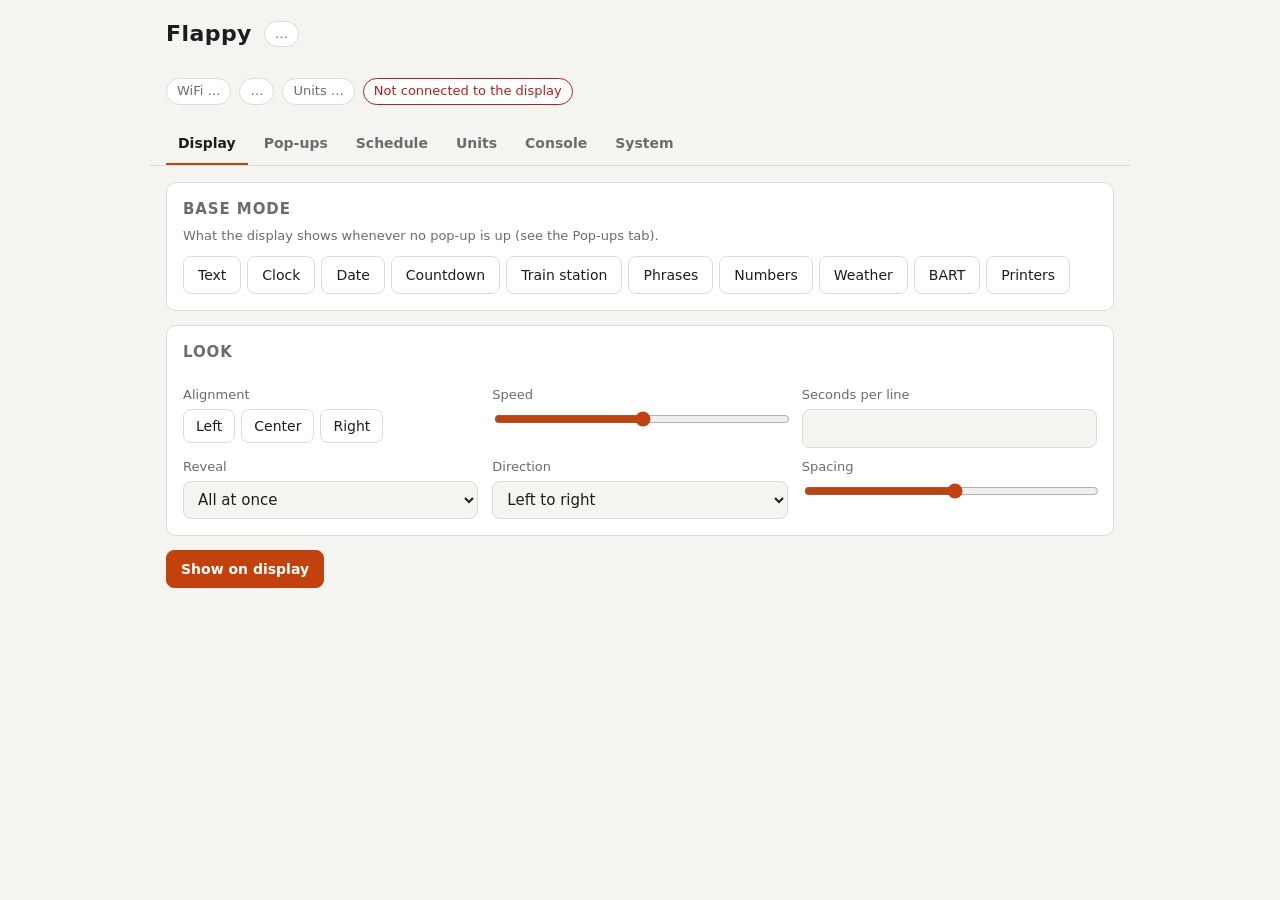
==== firmware/master/web/index.html @ b50898f5 "Web UI: clearer weather place search, greyed-out pop-up hours with sensible defaults, cache-busted a" ====
<!doctype html>
<html lang="en">
<head>
  <meta charset="utf-8">
  <meta name="viewport" content="width=device-width, initial-scale=1">
  <title>Flappy</title>
  <link rel="icon" href="favicon.png">
  <link rel="stylesheet" href="style.css">
</head>
<body>
  <header>
    <div class="title">
      <h1>Flappy</h1>
      <span id="chipMode" class="chip">…</span>
    </div>
    <div id="board" class="board" aria-label="What the display shows"></div>
    <div class="chips">
      <span id="chipWifi" class="chip">WiFi …</span>
      <span id="chipTime" class="chip">…</span>
      <span id="chipUnits" class="chip">Units …</span>
      <span id="chipOffline" class="chip bad" hidden>Not connected to the display</span>
    </div>
  </header>

  <nav id="tabs">
    <button data-tab="display" class="active">Display</button>
    <button data-tab="popups">Pop-ups</button>
    <button data-tab="schedule">Schedule</button>
    <button data-tab="units">Units</button>
    <button data-tab="console">Console</button>
    <button data-tab="system">System</button>
  </nav>

  <main>
    <!-- ================= Display ================= -->
    <section id="tab-display" class="tab active">
      <div class="card">
        <h2>Base mode</h2>
        <p class="hint" style="margin:-6px 0 10px">What the display shows whenever no pop-up is up (see the Pop-ups tab).</p>
        <div class="segmented" id="modeButtons">
          <button data-mode="text">Text</button>
          <button data-mode="clock">Clock</button>
          <button data-mode="date">Date</button>
          <button data-mode="countdown">Countdown</button>
          <button data-mode="trainstation">Train station</button>
          <button data-mode="randomphrase">Phrases</button>
          <button data-mode="famousnumbers">Numbers</button>
          <button data-mode="weather">Weather</button>
          <button data-mode="bart">BART</button>
          <button data-mode="printers">Printers</button>
        </div>

        <div class="mode-panel" data-panel="text">
          <label for="text">Message</label>
          <textarea id="text" rows="2" maxlength="200" placeholder="HELLO WORLD"></textarea>
          <p class="hint" id="textHint">Words wrap onto several lines; a new line in the box forces a break.</p>
        </div>
        <div class="mode-panel" data-panel="clock">
          <div class="row">
            <div><label for="clockHours">Hours</label>
              <select id="clockHours">
                <option value="24">24-hour (15:45)</option>
                <option value="12">12-hour (3:45)</option>
                <option value="12ampm">12-hour with AM/PM (3:45PM)</option>
              </select></div>
            <div><label for="clockDay">Day in front</label>
              <select id="clockDay">
                <option value="none">None</option>
                <option value="number">Day of the month (28)</option>
                <option value="ordinal">Day of the month (28TH)</option>
                <option value="weekday">Weekday (MON)</option>
              </select></div>
            <div><label class="check"><input type="checkbox" id="clockLeadingZero"> Leading zeros (03:45, 05)</label></div>
          </div>
          <p class="hint">Right now this shows: <code id="clockPreview"></code></p>
        </div>
        <div class="mode-panel" data-panel="date">
          <label for="dateFormat">Format</label>
          <select id="dateFormat">
            <option value="%a %b %d">SUN NOV 08</option>
            <option value="%b %d %Y">NOV 08 2026</option>
            <option value="%m.%d.%Y">11.08.2026</option>
            <option value="%d.%m.%Y">08.11.2026</option>
            <option value="%Y-%m-%d">2026-11-08</option>
          </select>
        </div>
        <div class="mode-panel" data-panel="countdown">
          <label for="countdownDate">Count down to</label>
          <input type="date" id="countdownDate">
          <p class="hint">Shows the days left, e.g. "12 DAYS".</p>
        </div>
        <div class="mode-panel" data-panel="trainstation">
          <div class="row">
            <div><label for="trainType">Show</label>
              <select id="trainType">
                <option value="random">Random stations</option>
                <option value="line">A line, station by station</option>
              </select></div>
            <div class="line-only"><label for="trainCity">City</label><select id="trainCity"></select></div>
            <div class="line-only"><label for="trainLine">Line</label><select id="trainLine"></select></div>
          </div>
          <div class="row">
            <div><label for="trainSeconds">Seconds per station</label><input type="number" id="trainSeconds" min="5" max="3600"></div>
          </div>
          <div class="random-only">
            <label for="trainStations">Your own station list (comma separated, empty = built-in)</label>
            <textarea id="trainStations" rows="3" placeholder="GRAND CENT, PENN STN., UNION STN."></textarea>
          </div>
        </div>
        <div class="mode-panel" data-panel="randomphrase">
          <label for="phrases">Phrases (comma separated)</label>
          <textarea id="phrases" rows="4" placeholder="HELLO, GOOD MORNING, HAVE A NICE DAY"></textarea>
          <div class="row">
            <div><label for="phraseMinSeconds">Min seconds</label><input type="number" id="phraseMinSeconds" min="5" max="3600"></div>
            <div><label for="phraseMaxSeconds">Max seconds</label><input type="number" id="phraseMaxSeconds" min="5" max="3600"></div>
          </div>
        </div>
        <div class="mode-panel" data-panel="famousnumbers">
          <div class="row">
            <div><label for="numberPreset">List</label>
              <select id="numberPreset"></select></div>
            <div><label>&nbsp;</label>
              <button id="btnNumberReset" hidden>Reset to default</button>
              <span class="status" id="numberSaved"></span></div>
          </div>
          <table id="numberTable" class="numbers">
            <thead><tr><th>Number</th><th>Name</th><th></th></tr></thead>
            <tbody></tbody>
          </table>
          <div class="actions">
            <button id="btnAddNumber">Add another row</button>
            <span class="hint">Up to 10 characters each, using what's on the flaps: A-Z 0-9 space . - : ? ! $ &amp; #
              (no % / ^). Empty rows are skipped. Edits are saved automatically, per list.</span>
          </div>
          <div class="row">
            <div><label for="numberMinSeconds">Min seconds</label><input type="number" id="numberMinSeconds" min="5" max="3600"></div>
            <div><label for="numberMaxSeconds">Max seconds</label><input type="number" id="numberMaxSeconds" min="5" max="3600"></div>
            <div><label for="numberNameSeconds">Name after (s)</label><input type="number" id="numberNameSeconds" min="1" max="60"></div>
          </div>
        </div>
        <div class="mode-panel" data-panel="weather">
          <p class="current-place">Showing the weather for <strong id="weatherWhere"></strong></p>
          <div class="row">
            <div><label for="weatherSearch">Change place: search for your city</label>
              <input type="text" id="weatherSearch" placeholder="Type a city name, e.g. Oakland"></div>
            <div id="weatherResultsBox" hidden><label for="weatherResults">Pick the right one</label>
              <select id="weatherResults"></select></div>
          </div>
          <p class="hint" id="weatherPick"></p>
          <div class="row">
            <div><label class="check"><input type="checkbox" id="weatherFahrenheit"> Fahrenheit</label></div>
            <div><label for="weatherSeconds">Seconds per page</label><input type="number" id="weatherSeconds" min="3" max="120"></div>
          </div>
          <p class="hint">Cycles: now (<code>57F CLEAR</code>), today's high/low (<code>HI63 LO50</code>), chance of rain
            (<code>RAIN 40</code> = 40 %). Data: <a href="https://open-meteo.com" target="_blank" rel="noopener">Open-Meteo</a>, refreshed every 10 minutes.</p>
        </div>
        <div class="mode-panel" data-panel="bart">
          <div class="row">
            <div><label for="bartStation">Station</label><select id="bartStation"></select></div>
            <div><label for="bartDirection">Direction</label>
              <select id="bartDirection"><option value="">Both</option><option value="n">Northbound</option><option value="s">Southbound</option></select></div>
            <div><label for="bartSeconds">Seconds per train</label><input type="number" id="bartSeconds" min="3" max="120"></div>
          </div>
          <label for="bartKey">API key</label>
          <input type="text" id="bartKey" autocomplete="off" spellcheck="false">
          <p class="hint">Shows the next departures, e.g. <code>DALY 5 MIN</code>, refreshed every 30 s. The default key is BART's
            public key; you can <a href="https://api.bart.gov/api/register.aspx" target="_blank" rel="noopener">register your own</a>.
            <a href="https://api.bart.gov/docs/overview/index.aspx" target="_blank" rel="noopener">BART API documentation</a> ·
            <a href="https://api.bart.gov/docs/overview/abbrev.aspx" target="_blank" rel="noopener">station codes</a>.</p>
        </div>
        <div class="mode-panel" data-panel="printers">
          <p class="hint">Klipper printers (Moonraker API, port 7125). The mode shows progress (<code>PRINTY 66</code>,
            <code>LEFT 1:05</code>); in any mode, a print that finishes or fails is shown for a while.</p>
          <ul id="printerList" class="list"></ul>
          <div class="row">
            <div><label for="printerName">Name on the display</label><input type="text" id="printerName" maxlength="10" placeholder="PRINTY"></div>
            <div><label for="printerHost">Host</label><input type="text" id="printerHost" placeholder="printy.local"></div>
            <div><label>&nbsp;</label><button id="btnAddPrinter">Add printer</button></div>
          </div>
          <div class="row">
            <div><label class="check"><input type="checkbox" id="printerNotify"> Show "NAME DONE" when a print finishes</label></div>
            <div><label for="printerNotifySeconds">for (seconds)</label><input type="number" id="printerNotifySeconds" min="10" max="7200"></div>
          </div>
        </div>
      </div>

      <div class="card">
        <h2>Look</h2>
        <div class="row">
          <div>
            <label>Alignment</label>
            <div class="segmented small" id="alignButtons">
              <button data-align="left">Left</button>
              <button data-align="center">Center</button>
              <button data-align="right">Right</button>
            </div>
          </div>
          <div><label for="speed">Speed <span id="speedValue"></span></label><input type="range" id="speed" min="1" max="100"></div>
          <div><label for="lineSeconds">Seconds per line</label><input type="number" id="lineSeconds" min="1" max="60"></div>
        </div>
        <div class="row">
          <div><label for="waveStyle">Reveal</label>
            <select id="waveStyle">
              <option value="off">All at once</option>
              <option value="arrive">Wave: letters land one after another</option>
              <option value="start">Wave: units start one after another</option>
              <option value="sequential">One at a time</option>
            </select></div>
          <div><label for="waveOrder">Direction</label>
            <select id="waveOrder">
              <option value="left">Left to right</option>
              <option value="right">Right to left</option>
              <option value="center">From the center</option>
              <option value="random">Random</option>
            </select></div>
          <div><label for="waveMs">Spacing <span id="waveMsValue"></span></label><input type="range" id="waveMs" min="50" max="2000" step="50"></div>
        </div>
      </div>

      <div class="actions">
        <button class="primary" id="btnApply">Show on display</button>
        <span class="status" id="applyStatus"></span>
      </div>
    </section>

    <!-- ================= Pop-ups ================= -->
    <section id="tab-popups" class="tab">
      <div class="card">
        <h2>Pop-ups</h2>
        <p class="hint" style="margin-top:-6px">A pop-up takes over the display for its <b>show</b> time, then the base mode
          comes back. <b>High</b> interrupts anything; <b>normal</b> only interrupts the base mode (ignored while another
          pop-up is up); <b>low</b> only shows when the base mode has been up for a minute. <b>Every</b> = on a timer,
          aligned to the clock (15 = :00 :15 :30 :45), within the time window and days. Events (print done, messages,
          scheduled messages, a BART train N minutes away) pop up when they happen.</p>
        <div class="table-wrap">
          <table id="popupTable">
            <thead><tr><th>Source</th><th>On</th><th>Priority</th><th>Show (s)</th><th>Every (min)</th>
              <th>Hours</th><th>Days</th><th>Extra</th></tr></thead>
            <tbody></tbody>
          </table>
        </div>
        <div class="actions"><button class="primary" id="btnPopups">Save</button><span class="status" id="popupStatus"></span></div>
      </div>
    </section>

    <!-- ================= Schedule ================= -->
    <section id="tab-schedule" class="tab">
      <div class="card">
        <h2>Schedule a message</h2>
        <label for="schedText">Message</label>
        <input type="text" id="schedText" maxlength="200" placeholder="HAPPY BIRTHDAY">
        <div class="row">
          <div><label for="schedAt">When</label><input type="datetime-local" id="schedAt"></div>
          <div><label class="check"><input type="checkbox" id="schedForever"> Keep showing it (becomes the text-mode message)</label></div>
        </div>
        <div class="row">
          <div><label for="schedShow">Show for (seconds, empty = default)</label><input type="number" id="schedShow" min="3" max="7200"></div>
          <div><label for="schedRepeatMinutes">Repeat every (minutes)</label><input type="number" id="schedRepeatMinutes" min="0" max="10080" placeholder="0"></div>
          <div><label for="schedRepeatCount">Repeat how many more times</label><input type="number" id="schedRepeatCount" min="0" max="500" placeholder="0"></div>
        </div>
        <p class="hint">A pop-up: it shows for its time, then the base mode comes back. Example: every 60 minutes, 8 more
          times, 300 seconds each. "Keep showing" instead makes it the text-mode message.</p>
        <div class="actions"><button class="primary" id="btnSchedule">Add</button><span class="status" id="schedStatus"></span></div>
      </div>
      <div class="card">
        <h2>Upcoming</h2>
        <ul id="schedList" class="list"></ul>
      </div>
      <div class="card">
        <h2>Quiet hours</h2>
        <label class="check"><input type="checkbox" id="quietEnabled"> No display changes during these hours</label>
        <div class="row">
          <div><label for="quietFrom">From</label><input type="time" id="quietFrom"></div>
          <div><label for="quietTo">To</label><input type="time" id="quietTo"></div>
          <div><label class="check"><input type="checkbox" id="quietBlank"> Blank the display first</label></div>
        </div>
        <label class="check"><input type="checkbox" id="quietPowerSave"> Save power: WiFi power save, slower CPU, units in deep sleep (unit firmware 2.3+)</label>
        <label class="check"><input type="checkbox" id="quietRehome"> When quiet hours end, re-home every unit (a full turn) before showing</label>
        <div class="actions"><button id="btnQuiet">Save</button><span class="status" id="quietStatus"></span></div>
      </div>
    </section>

    <!-- ================= Units ================= -->
    <section id="tab-units" class="tab">
      <div class="card">
        <h2>Units</h2>
        <div class="actions">
          <button data-command="ident">Identify (show addresses)</button>
          <button data-command="rehome all">Re-home all</button>
          <button data-command="resume">Resume normal mode</button>
        </div>
        <div class="table-wrap">
          <table id="unitTable">
            <thead><tr>
              <th>#</th><th>Status</th><th>Firmware</th><th title="Supply voltage now (lowest while moving)">Supply</th>
              <th title="Times the magnet was passed / steps corrected at the magnet (last, max)">Magnet</th>
              <th title="Magnet not found where expected">Misses</th><th>Boots</th><th>I2C errors</th><th></th>
            </tr></thead>
            <tbody></tbody>
          </table>
        </div>
        <p class="hint">Diagnostics (supply, magnet, misses, boots) need unit firmware 2.0.0. A growing magnet
          correction or miss count means the drum slips or the hall sensor is flaky. Calibrate opens the console.</p>
      </div>
    </section>

    <!-- ================= Console ================= -->
    <section id="tab-console" class="tab">
      <div class="card console-card">
        <div class="actions">
          <button data-console="help">help</button>
          <button data-console="status">status</button>
          <button data-console="units">units</button>
          <button data-console="log info">log on</button>
          <button data-console="log off">log off</button>
          <span class="status" id="wsStatus"></span>
        </div>
        <pre id="consoleOut" class="terminal" tabindex="0"></pre>
        <form id="consoleForm" class="console-input">
          <span>&gt;</span>
          <input type="text" id="consoleLine" autocomplete="off" autocapitalize="off" spellcheck="false"
                 placeholder="Type a command (help) - during 'cal' just press Enter when a flap drops">
          <button type="submit">Send</button>
        </form>
      </div>
    </section>

    <!-- ================= System ================= -->
    <section id="tab-system" class="tab">
      <div class="card">
        <h2>Device</h2>
        <dl id="deviceInfo" class="facts"></dl>
        <div class="actions"><button id="btnReboot" class="danger">Reboot</button></div>
      </div>
      <div class="card">
        <h2>Settings</h2>
        <div class="row">
          <div><label for="timezoneName">Time zone</label><select id="timezoneName"></select></div>
          <div><label for="timezone">POSIX TZ string</label><input type="text" id="timezone"></div>
        </div>
        <div class="row">
          <div><label for="unitCount">Number of units</label><input type="number" id="unitCount" min="1" max="16"></div>
          <div><label for="logLevel">Serial log level</label>
            <select id="logLevel"><option>debug</option><option>info</option><option>warn</option><option>error</option><option>off</option></select></div>
        </div>
        <div class="actions"><button id="btnSystem">Save</button><span class="status" id="systemStatus"></span></div>
      </div>
      <div class="card">
        <h2>Siri, Home Assistant and scripts</h2>
        <p class="hint">Anything on the home network can put text on the display:</p>
        <pre class="terminal small" style="height:auto">curl -H 'Content-Type: application/json' \
  -d '{"text":"WASHER DONE","seconds":60}' http://192.168.0.111/api/message</pre>
        <p class="hint"><code>seconds</code> = show for a while, then back to the current mode (leave it out to keep showing it).
          Step-by-step setup for a Siri Shortcut ("Hey Siri, Flappy") and Home Assistant
          (<code>rest_command</code> + automations) is in <code>docs/integrations.md</code>.</p>
      </div>
      <div class="card">
        <h2>Log</h2>
        <div class="actions">
          <label class="check"><input type="checkbox" id="logFollow" checked> Follow</label>
          <button id="btnCopyLog">Copy</button>
        </div>
        <pre id="logOut" class="terminal small"></pre>
      </div>
    </section>
  </main>

  <script src="app.js"></script>
</body>
</html>
---- firmware/master/web/style.css ----
:root {
  --bg: #f4f4f1;
  --card: #ffffff;
  --text: #1d1d1f;
  --muted: #6b6b70;
  --line: #dcdcd6;
  --accent: #c2410c;
  --accent-text: #ffffff;
  --good: #15803d;
  --warn: #b45309;
  --bad: #b91c1c;
  --tile: #1f1f22;
  --tile-text: #f5f0e1;
  --term: #16161a;
  --term-text: #d8d8d0;
  --radius: 10px;
  color-scheme: light;
}
@media (prefers-color-scheme: dark) {
  :root {
    --bg: #111113;
    --card: #1b1b1f;
    --text: #ececec;
    --muted: #9b9ba3;
    --line: #2e2e35;
    --accent: #f97316;
    --accent-text: #111113;
    --good: #4ade80;
    --warn: #fbbf24;
    --bad: #f87171;
    --tile: #050506;
    --term: #0b0b0d;
    color-scheme: dark;
  }
}

* { box-sizing: border-box; }
body {
  margin: 0;
  background: var(--bg);
  color: var(--text);
  font: 15px/1.45 system-ui, -apple-system, "Segoe UI", Roboto, sans-serif;
}
header, nav, main { max-width: 980px; margin: 0 auto; padding: 0 16px; }
header { padding-top: 18px; }
.title { display: flex; align-items: center; gap: 12px; }
h1 { font-size: 22px; margin: 0; letter-spacing: 0.02em; }
h2 { font-size: 15px; margin: 0 0 12px; color: var(--muted); font-weight: 600; text-transform: uppercase; letter-spacing: 0.06em; }

/* The flap board */
.board { display: flex; gap: 5px; margin: 16px 0 12px; flex-wrap: nowrap; }
.tile {
  flex: 1 1 0; min-width: 0; aspect-ratio: 3 / 4; max-width: 64px;
  background: var(--tile); color: var(--tile-text); border-radius: 6px;
  display: flex; align-items: center; justify-content: center; position: relative;
  font: 700 clamp(16px, 5vw, 34px)/1 ui-monospace, "SF Mono", Menlo, Consolas, monospace;
  box-shadow: inset 0 -2px 0 rgba(255,255,255,0.04);
}
.tile::after { content: ""; position: absolute; left: 0; right: 0; top: 50%; height: 1px; background: rgba(0,0,0,0.65); }
.tile.missing { background: repeating-linear-gradient(45deg, var(--tile), var(--tile) 6px, #3a1a1a 6px, #3a1a1a 12px); }
.tile.moving { color: var(--accent); }

.chips { display: flex; gap: 8px; flex-wrap: wrap; }
.chip { font-size: 13px; padding: 3px 10px; border-radius: 999px; background: var(--card); border: 1px solid var(--line); color: var(--muted); }
.chip.good { color: var(--good); }
.chip.warn { color: var(--warn); }
.chip.bad { color: var(--bad); border-color: var(--bad); }

nav { display: flex; gap: 4px; margin-top: 18px; border-bottom: 1px solid var(--line); overflow-x: auto; }
nav button {
  background: none; border: none; border-bottom: 2px solid transparent; border-radius: 0;
  padding: 10px 12px; color: var(--muted); font-weight: 600; white-space: nowrap;
}
nav button.active { color: var(--text); border-bottom-color: var(--accent); }

main { padding-top: 16px; padding-bottom: 40px; }
.tab { display: none; }
.tab.active { display: block; }
.card { background: var(--card); border: 1px solid var(--line); border-radius: var(--radius); padding: 16px; margin-bottom: 14px; }

label { display: block; font-size: 13px; color: var(--muted); margin: 10px 0 4px; }
label.check { display: flex; align-items: center; gap: 8px; color: var(--text); font-size: 14px; margin-top: 14px; }
input[type=text], input[type=number], input[type=date], input[type=datetime-local], input[type=time], select, textarea {
  width: 100%; padding: 8px 10px; border: 1px solid var(--line); border-radius: 8px;
  background: var(--bg); color: var(--text); font: inherit;
}
textarea { resize: vertical; font-family: ui-monospace, Menlo, Consolas, monospace; text-transform: uppercase; }
#text, #schedText, #phrases, #trainStations, #numbers { text-transform: uppercase; }
input[type=range] { width: 100%; accent-color: var(--accent); }
.row { display: grid; grid-template-columns: repeat(auto-fit, minmax(180px, 1fr)); gap: 0 14px; }
.hint { font-size: 13px; color: var(--muted); margin: 6px 0 0; }

button {
  font: inherit; font-size: 14px; padding: 8px 14px; border-radius: 8px; cursor: pointer;
  border: 1px solid var(--line); background: var(--card); color: var(--text);
}
button:hover { border-color: var(--muted); }
button.primary { background: var(--accent); border-color: var(--accent); color: var(--accent-text); font-weight: 600; }
button.danger { color: var(--bad); border-color: var(--bad); }
.actions { display: flex; flex-wrap: wrap; gap: 8px; align-items: center; margin-top: 12px; }
.card > .actions:first-child { margin-top: 0; margin-bottom: 12px; }
.status { font-size: 13px; color: var(--muted); }
.status.bad { color: var(--bad); }
.status.good { color: var(--good); }

.segmented { display: flex; flex-wrap: wrap; gap: 6px; }
.segmented button.active { background: var(--accent); border-color: var(--accent); color: var(--accent-text); }
.segmented.small button { padding: 6px 12px; }
.mode-panel { display: none; margin-top: 6px; }
.mode-panel.active { display: block; }

.table-wrap { overflow-x: auto; }
table { border-collapse: collapse; width: 100%; font-size: 14px; }
th, td { text-align: left; padding: 7px 8px; border-bottom: 1px solid var(--line); white-space: nowrap; }
th { font-size: 12px; color: var(--muted); font-weight: 600; }
td.good { color: var(--good); }
td.warn { color: var(--warn); }
td.bad { color: var(--bad); font-weight: 600; }
td button { padding: 4px 10px; font-size: 13px; }

.list { list-style: none; margin: 0; padding: 0; }
.list li { display: flex; justify-content: space-between; align-items: center; gap: 10px; padding: 8px 0; border-bottom: 1px solid var(--line); }
.list li:last-child { border-bottom: none; }
.list .when { color: var(--muted); font-size: 13px; }
.empty { color: var(--muted); }

.terminal {
  background: var(--term); color: var(--term-text); border-radius: 8px; padding: 12px;
  font: 13px/1.4 ui-monospace, "SF Mono", Menlo, Consolas, monospace;
  height: 420px; overflow: auto; white-space: pre-wrap; word-break: break-word; margin: 0;
}
.terminal.small { height: 300px; font-size: 12px; }
.console-input { display: flex; gap: 8px; align-items: center; margin-top: 8px; }
.console-input span { font-family: ui-monospace, Menlo, monospace; color: var(--muted); }
.console-input input { font-family: ui-monospace, Menlo, Consolas, monospace; }

.facts { display: grid; grid-template-columns: max-content 1fr; gap: 4px 16px; margin: 0; font-size: 14px; }
.facts dt { color: var(--muted); }
.facts dd { margin: 0; }

@media (max-width: 560px) {
  .board { gap: 3px; }
  .terminal { height: 360px; }
}

#popupTable input[type=number] { width: 72px; padding: 5px 6px; }
#popupTable input[type=time] { width: 88px; padding: 4px 4px; font-size: 13px; }
#popupTable td.hours { white-space: nowrap; }
#popupTable td.hours .window { display: inline-flex; align-items: center; gap: 2px; margin-left: 6px; }
#popupTable input[type=time]:disabled { opacity: 0.4; }
#popupTable .dash { color: var(--muted); }
#popupTable select { width: auto; padding: 5px 6px; }
#popupTable td.days { white-space: nowrap; }
label.day { display: inline-flex; flex-direction: column; align-items: center; font-size: 11px; margin: 0 1px; color: var(--muted); }
label.inline { display: inline-flex; gap: 4px; align-items: center; margin: 0; color: var(--text); font-size: 13px; }

table.numbers { margin-top: 8px; }
table.numbers td { padding: 4px 6px 4px 0; border-bottom: none; }
table.numbers input { font-family: ui-monospace, Menlo, Consolas, monospace; text-transform: uppercase; }
table.numbers td:last-child { width: 1%; }
input.invalid { border-color: var(--bad); color: var(--bad); }

.current-place { margin: 4px 0 2px; }
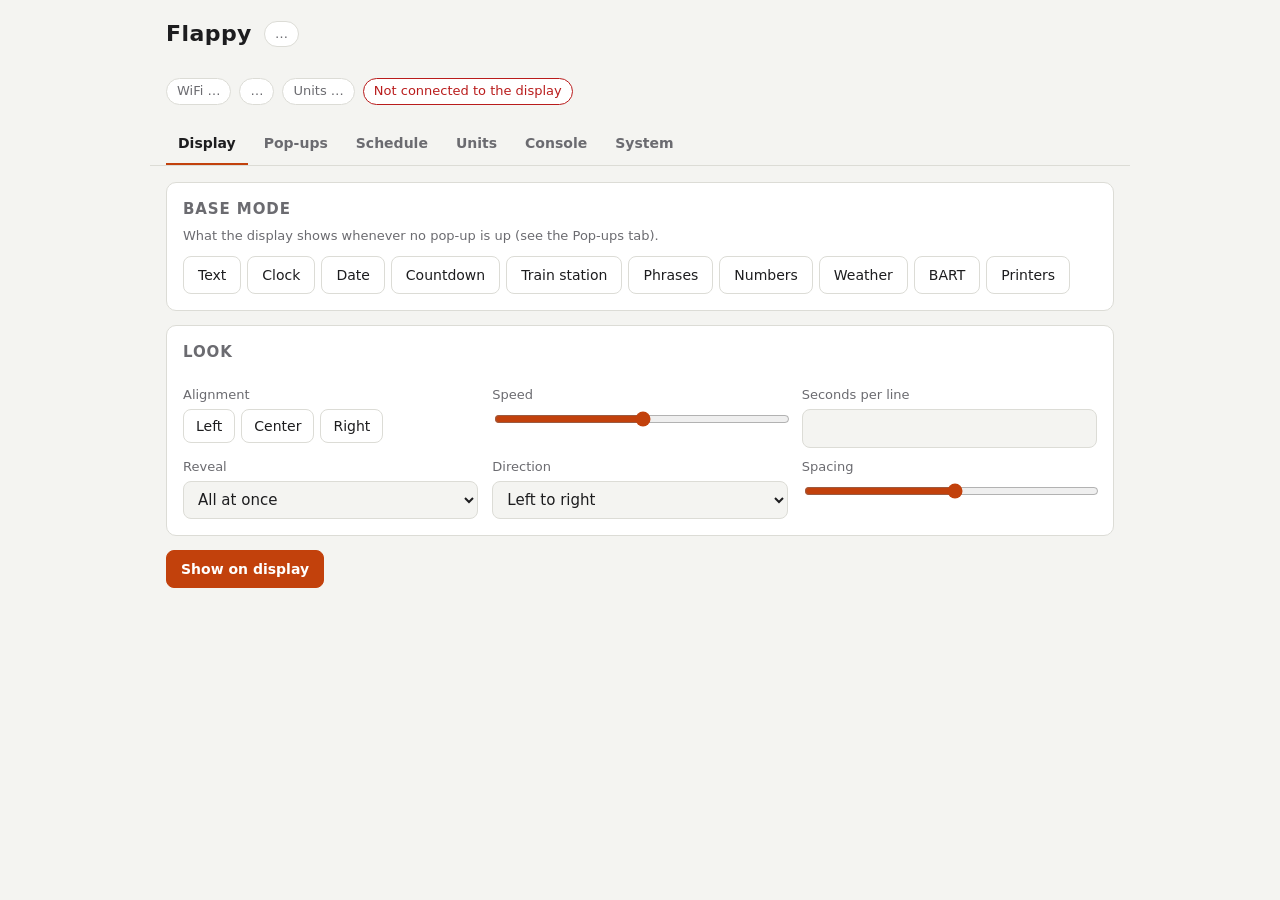
==== commit cfab2467: "Train station panel: expandable preview of the stations on the chosen line (or the random list) GET " ====
--- a/firmware/master/web/index.html
+++ b/firmware/master/web/index.html
@@ -102,6 +102,10 @@
           <div class="row">
             <div><label for="trainSeconds">Seconds per station</label><input type="number" id="trainSeconds" min="5" max="3600"></div>
           </div>
+          <details id="trainPreview" class="stations">
+            <summary id="trainPreviewTitle">Stations</summary>
+            <ol id="trainPreviewList"></ol>
+          </details>
           <div class="random-only">
             <label for="trainStations">Your own station list (comma separated, empty = built-in)</label>
             <textarea id="trainStations" rows="3" placeholder="GRAND CENT, PENN STN., UNION STN."></textarea>
--- a/firmware/master/web/style.css
+++ b/firmware/master/web/style.css
@@ -143,7 +143,8 @@
   .terminal { height: 360px; }
 }
 
-#popupTable input[type=number] { width: 72px; padding: 5px 6px; }
+#popupTable input[type=number] { width: 60px; padding: 5px 4px; }
+#popupTable th, #popupTable td { padding: 6px 5px; }
 #popupTable input[type=time] { width: 88px; padding: 4px 4px; font-size: 13px; }
 #popupTable td.hours { white-space: nowrap; }
 #popupTable td.hours .window { display: inline-flex; align-items: center; gap: 2px; margin-left: 6px; }
@@ -161,3 +162,12 @@
 input.invalid { border-color: var(--bad); color: var(--bad); }
 
 .current-place { margin: 4px 0 2px; }
+
+details.stations { margin-top: 10px; }
+details.stations summary { cursor: pointer; color: var(--muted); font-size: 14px; }
+details.stations ol {
+  margin: 8px 0 0; padding: 10px 10px 10px 40px; max-height: 260px; overflow: auto;
+  background: var(--term); color: var(--term-text); border-radius: 8px;
+  font: 13px/1.6 ui-monospace, "SF Mono", Menlo, Consolas, monospace; columns: 2;
+}
+@media (max-width: 560px) { details.stations ol { columns: 1; } }
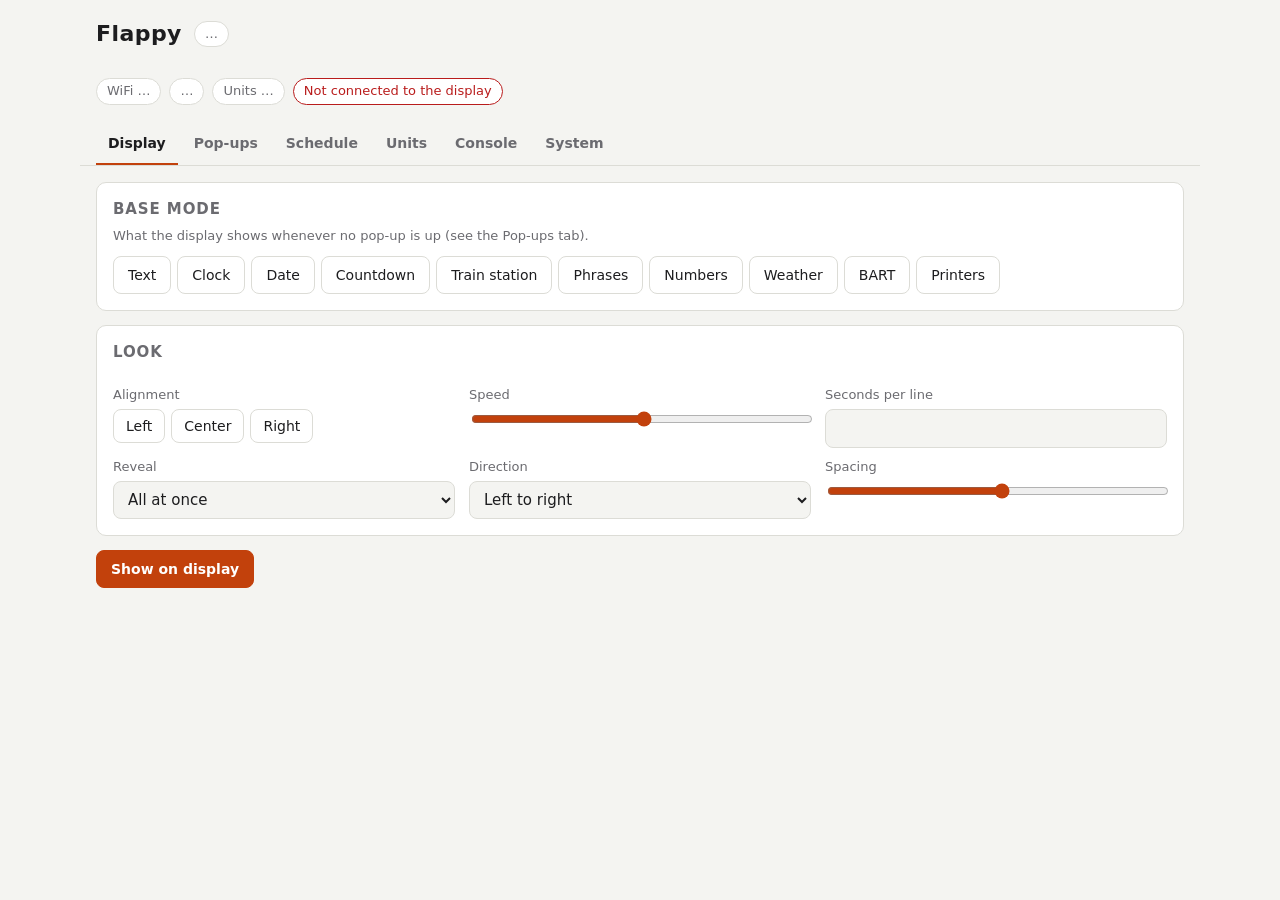
==== commit c9dd8a55: "Pop-ups table fits on screen; reset cause no longer guessed from garbage - Web UI: page content up t" ====
--- a/firmware/master/web/index.html
+++ b/firmware/master/web/index.html
@@ -239,7 +239,7 @@
         <div class="table-wrap">
           <table id="popupTable">
             <thead><tr><th>Source</th><th>On</th><th>Priority</th><th>Show (s)</th><th>Every (min)</th>
-              <th>Hours</th><th>Days</th><th>Extra</th></tr></thead>
+              <th>Hours</th><th>Days</th></tr></thead>
             <tbody></tbody>
           </table>
         </div>
--- a/firmware/master/web/style.css
+++ b/firmware/master/web/style.css
@@ -41,7 +41,7 @@
   color: var(--text);
   font: 15px/1.45 system-ui, -apple-system, "Segoe UI", Roboto, sans-serif;
 }
-header, nav, main { max-width: 980px; margin: 0 auto; padding: 0 16px; }
+header, nav, main { max-width: 1120px; margin: 0 auto; padding: 0 16px; }
 header { padding-top: 18px; }
 .title { display: flex; align-items: center; gap: 12px; }
 h1 { font-size: 22px; margin: 0; letter-spacing: 0.02em; }
@@ -143,11 +143,13 @@
   .terminal { height: 360px; }
 }
 
-#popupTable input[type=number] { width: 60px; padding: 5px 4px; }
+#popupTable input[type=number] { width: 56px; padding: 5px 4px; }
 #popupTable th, #popupTable td { padding: 6px 5px; }
-#popupTable input[type=time] { width: 88px; padding: 4px 4px; font-size: 13px; }
+#popupTable input[type=time] { width: 112px; padding: 4px 4px; font-size: 13px; }
+#popupTable .sub { margin-top: 6px; font-size: 13px; color: var(--muted); }
+#popupTable .sub input[type=number] { width: 52px; }
 #popupTable td.hours { white-space: nowrap; }
-#popupTable td.hours .window { display: inline-flex; align-items: center; gap: 2px; margin-left: 6px; }
+#popupTable td.hours .window { display: flex; align-items: center; gap: 2px; margin: 4px 0 0; }
 #popupTable input[type=time]:disabled { opacity: 0.4; }
 #popupTable .dash { color: var(--muted); }
 #popupTable select { width: auto; padding: 5px 6px; }
@@ -171,3 +173,6 @@
   font: 13px/1.6 ui-monospace, "SF Mono", Menlo, Consolas, monospace; columns: 2;
 }
 @media (max-width: 560px) { details.stations ol { columns: 1; } }
+
+#popupTable td:first-child { white-space: normal; width: 220px; }
+#popupTable .sub label.inline { display: flex; flex-wrap: wrap; align-items: center; gap: 4px; white-space: normal; }
